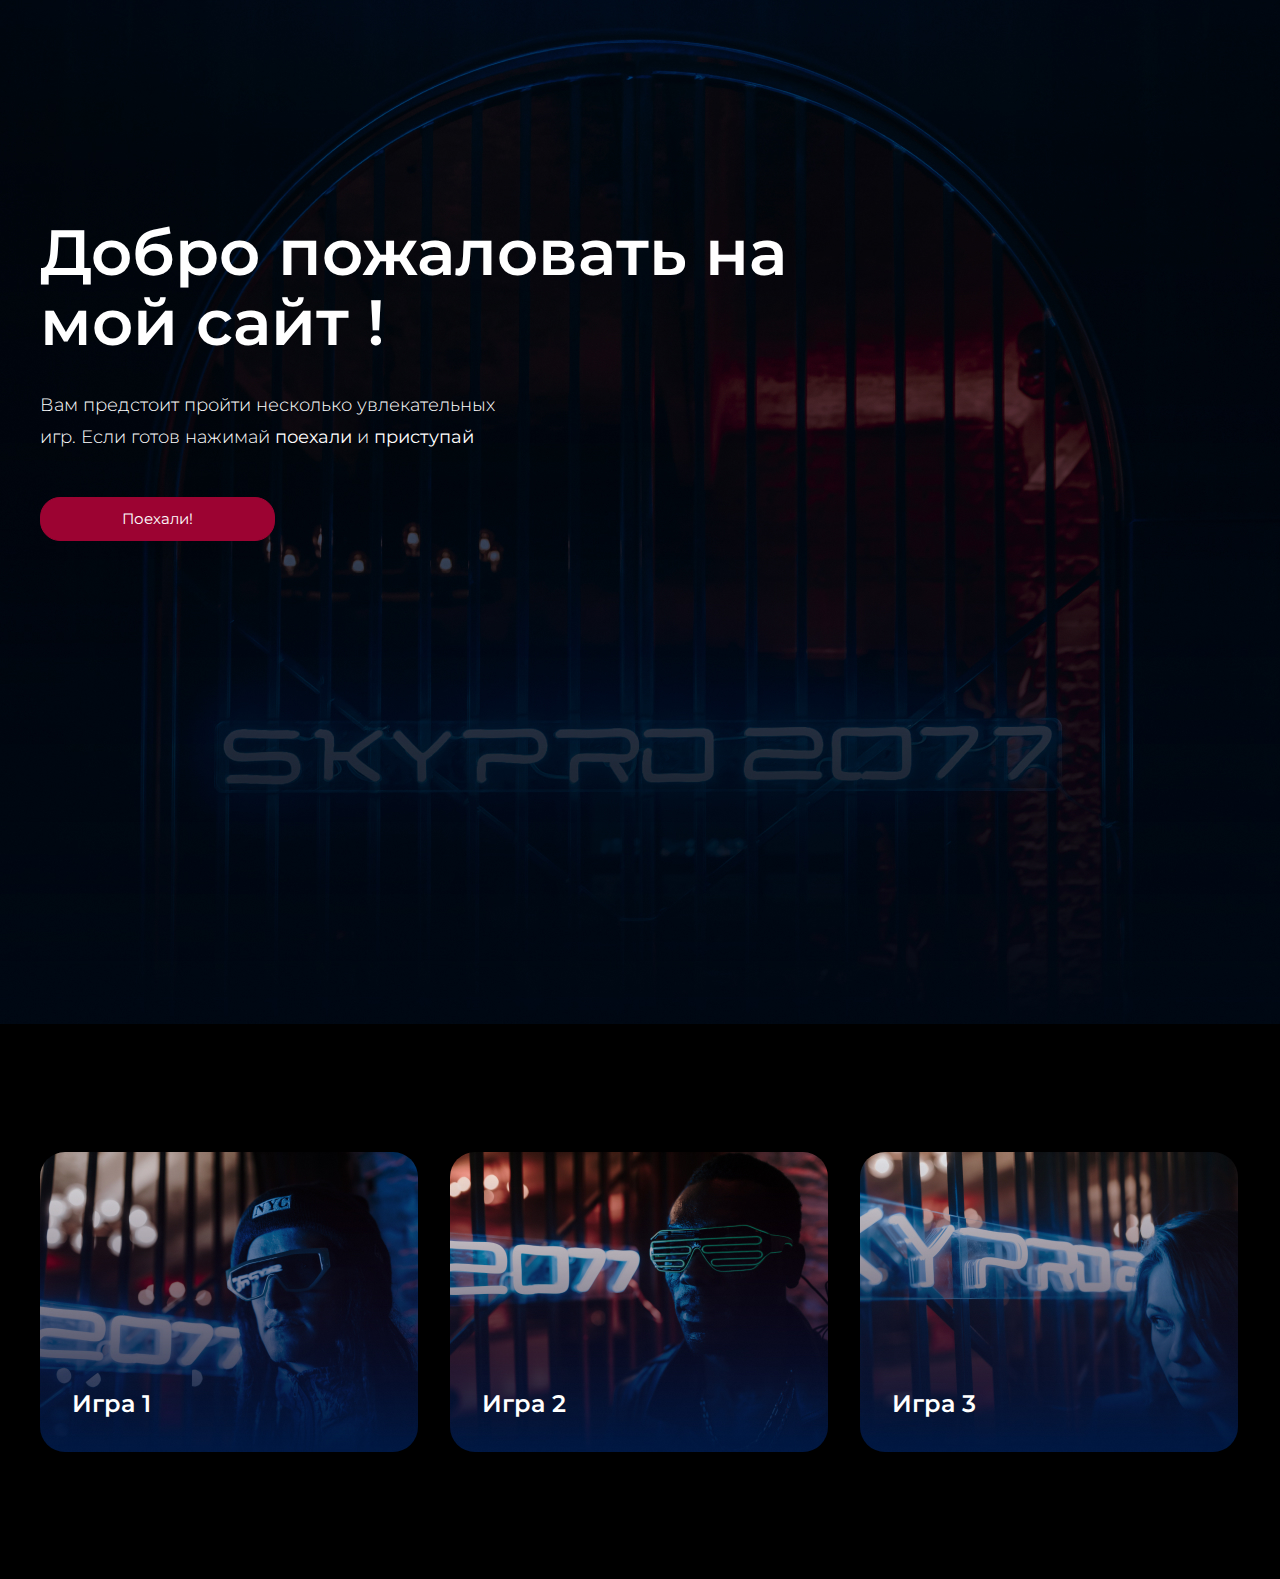
==== index.html @ 149c5089 "Merge pull request #1 from MissSnape/clone" ====
<!DOCTYPE html>
<html lang="en">
<head>
    <meta charset="UTF-8">
    <meta http-equiv="X-UA-Compatible" content="IE=edge">
    <meta name="viewport" content="width=device-width, initial-scale=1.0">
    <link href="style.css" rel="stylesheet">
    <link rel="preconnect" href="https://fonts.googleapis.com">
    <link rel="preconnect" href="https://fonts.gstatic.com" crossorigin>
    <link href="https://fonts.googleapis.com/css?family=Montserrat:100,400,500,600,700,800,900&display=swap" rel="stylesheet ">

    <title>Hello world</title>
</head>
<body>
    <header class="header center">
<h2 class="title">Добро пожаловать на мой сайт !</h2>
<p class="header-text">Вам предстоит пройти несколько увлекательных игр. Если  готов нажимай <b>поехали</b> и  <b>приступай</b></p>
<button class="button">Поехали!</button>
    </header>
    <class class="game">

        <ul class="games center">
            <li class="play one"><a href="#" class="linkplay">
                Игра 1</a>
            </li>
            <li class="play two"><a href="#" class="linkplay">
                Игра 2</a>
            </li>
            <li class="play three"><a href="#" class="linkplay">Игра 3</a>
            </li>
           
        </ul>
    </class>
    <script src="hw-n.js"></script>
</body>
---- style.css ----
* {
  margin: 0;
  padding: 0;
}

.body {
  font-family: "Montserrat", sans-serif;
}

.header {
  height: 1024px;
  background-image: url("background.jpg");
  background-repeat: no-repeat;
  background-position: center;
  background-size: cover;
}

.header-text {
  font-family: "Montserrat";
  font-style: normal;
  font-weight: 300;
  font-size: 18px;
  line-height: 32px;
  width: 481px;
  color: #FFFFFF;
  margin-bottom: 44px;
}

.games {
  background-color: black;
  padding-bottom: 127px;
}

.center {
  padding-left: calc(50% - 600px);
  padding-right: calc(50% - 600px);
}

.title {
  width: 760px;
  padding-top: 217px;
  padding-bottom: 32px;
  font-family: "Montserrat";
  font-style: normal;
  font-weight: 600;
  font-size: 64px;
  line-height: 70px;
  max-width: 792px;
  color: #FFFFFF;
}

.games {
  padding-top: 128px;
  display: flex;
  -moz-column-gap: 32px;
  column-gap: 32px;
  row-gap: 56px;
  flex-wrap: wrap;
  justify-items: center;
}

.button {
  background: #9C0332;
  border: 1px solid #9c0332;
  box-sizing: border-box;
  border-radius: 20px;
  width: 235px;
  height: 44px;
  font-size: 15px;
  line-height: 18px;
  color: #ffffff;
  font-family: "Montserrat";
  font-style: normal;
  box-sizing: border-box;
  display: flex;
  align-content: center;
  justify-content: center;
  align-items: center;
}
.button:hover {
  transform: scale(1.05);
  color: #9c0332;
  background: #ffffff;
}

.play {
  width: 378px;
  display: flex;
  flex-direction: column;
  transition: all 0.3s;
  padding: 16px;
  box-sizing: border-box;
  height: 300px;
  border-radius: 25px;
  font-family: "Montserrat";
  font-style: normal;
  font-weight: 600;
  font-size: 24px;
  line-height: 32px;
  display: flex;
  align-items: flex-start;
  justify-content: flex-end;
  padding-bottom: 32px;
  padding-left: 32px;
  color: #FFFFFF;
}
.play:hover {
  box-shadow: 0 0 5px #549eff;
}

.one {
  background-image: url(play1.jpg);
  background-repeat: no-repeat;
}

.two {
  background-image: url(play2.jpg);
  background-repeat: no-repeat;
}

.three {
  background-image: url(play3.jpg);
  background-repeat: no-repeat;
}

.linkplay {
  color: #FFFFFF;
  font-family: "Montserrat";
  text-decoration: none;
}

@media (max-width: 735px) {
  .header {
    height: 735px;
  }
  .title {
    width: 343px;
    padding-top: 239px;
    padding-bottom: 32px;
    padding-left: 16px;
    padding-right: 16px;
    font-family: "Montserrat";
    font-style: normal;
    font-weight: 600;
    font-size: 32px;
    line-height: 39px;
    max-width: 350px;
    color: #FFFFFF;
    align-items: center;
  }
  .header-text {
    font-family: "Montserrat";
    font-style: normal;
    font-weight: 300;
    font-size: 14px;
    line-height: 22px;
    width: 343px;
    color: #FFFFFF;
    margin-bottom: 44px;
    padding-left: 16px;
    padding-right: 16px;
  }
  .button {
    background: #9C0332;
    border: 1px solid #9c0332;
    box-sizing: border-box;
    border-radius: 20px;
    width: 234px;
    height: 44px;
    font-size: 13px;
    line-height: 14px;
    color: #ffffff;
    font-family: "Montserrat";
    font-style: normal;
    padding: 16px;
    box-sizing: border-box;
    margin-left: 70px;
    margin-right: 70px;
  }
  .games {
    display: flex;
    align-items: center;
    justify-content: center;
  }
  .one {
    height: 300px;
    width: 343px;
  }
  .two {
    height: 300px;
    width: 343px;
  }
  .three {
    height: 300px;
    width: 343px;
  }
}/*# sourceMappingURL=style.css.map */
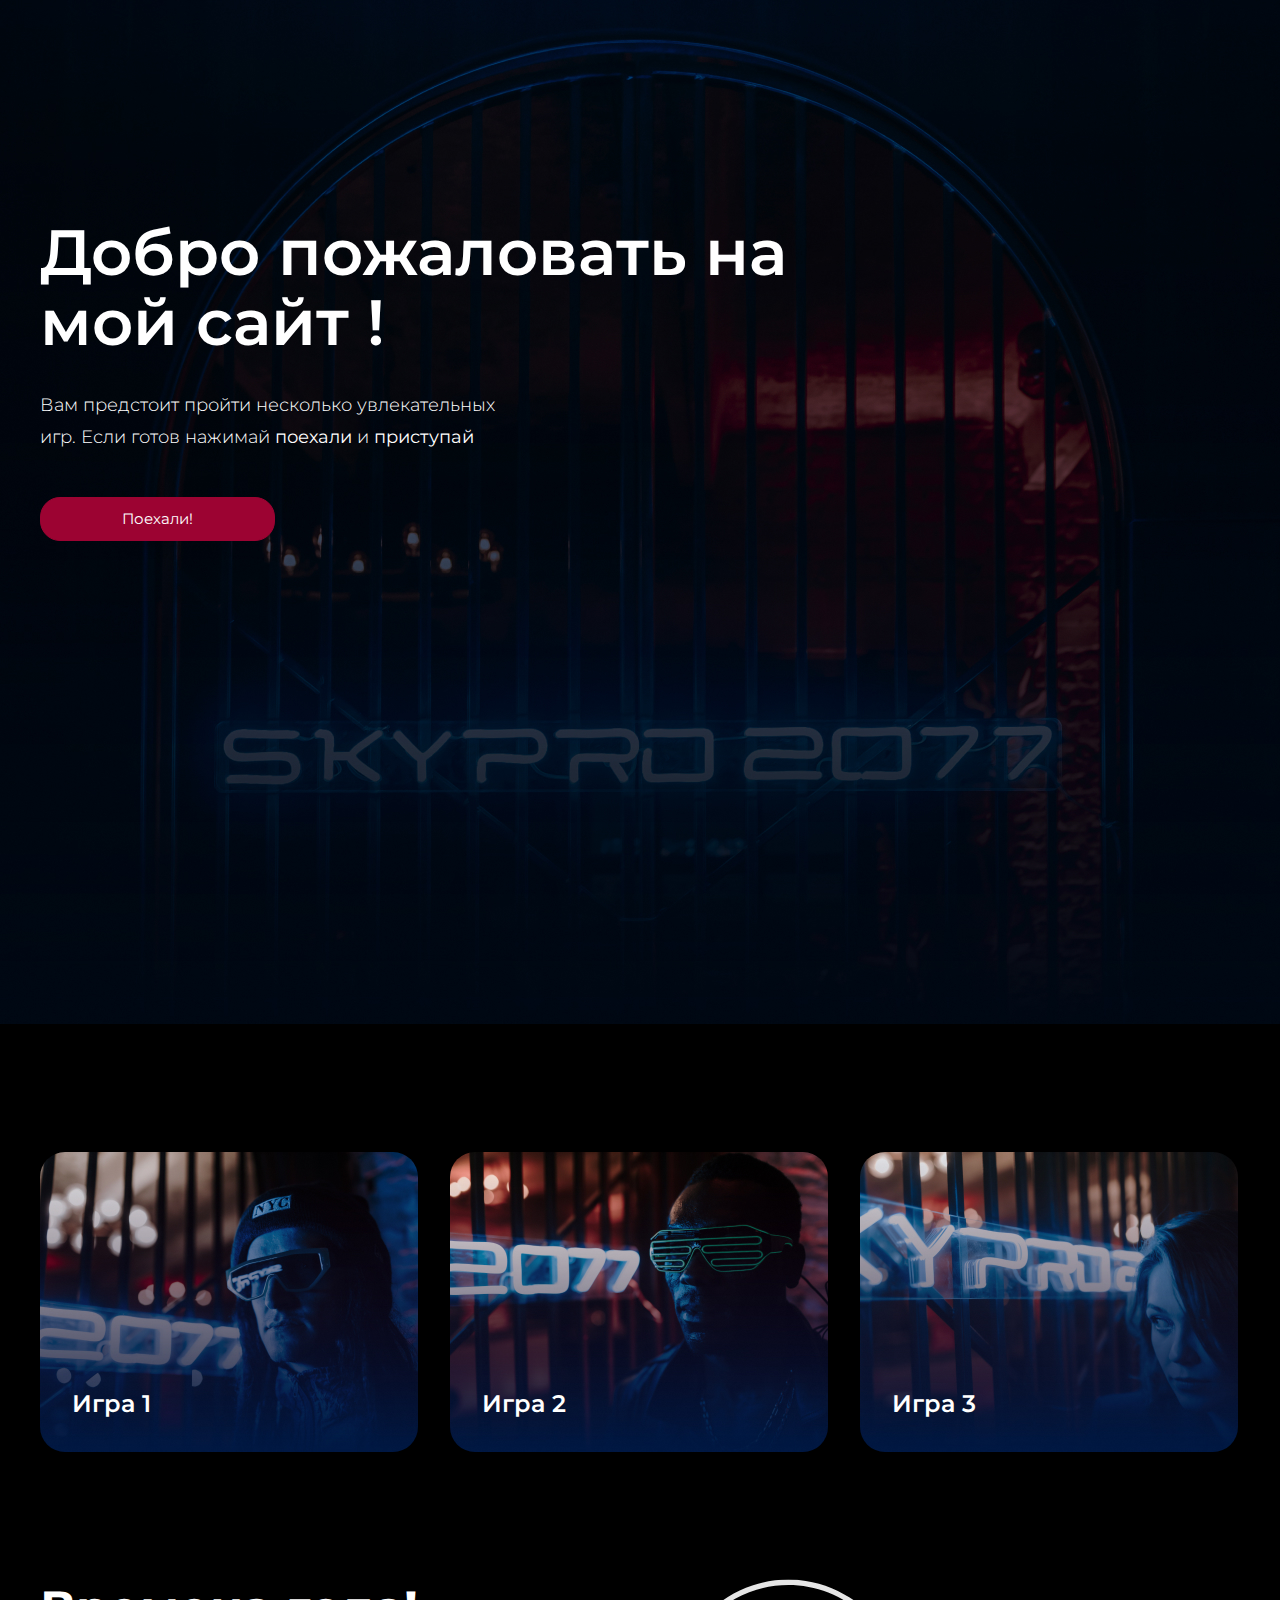
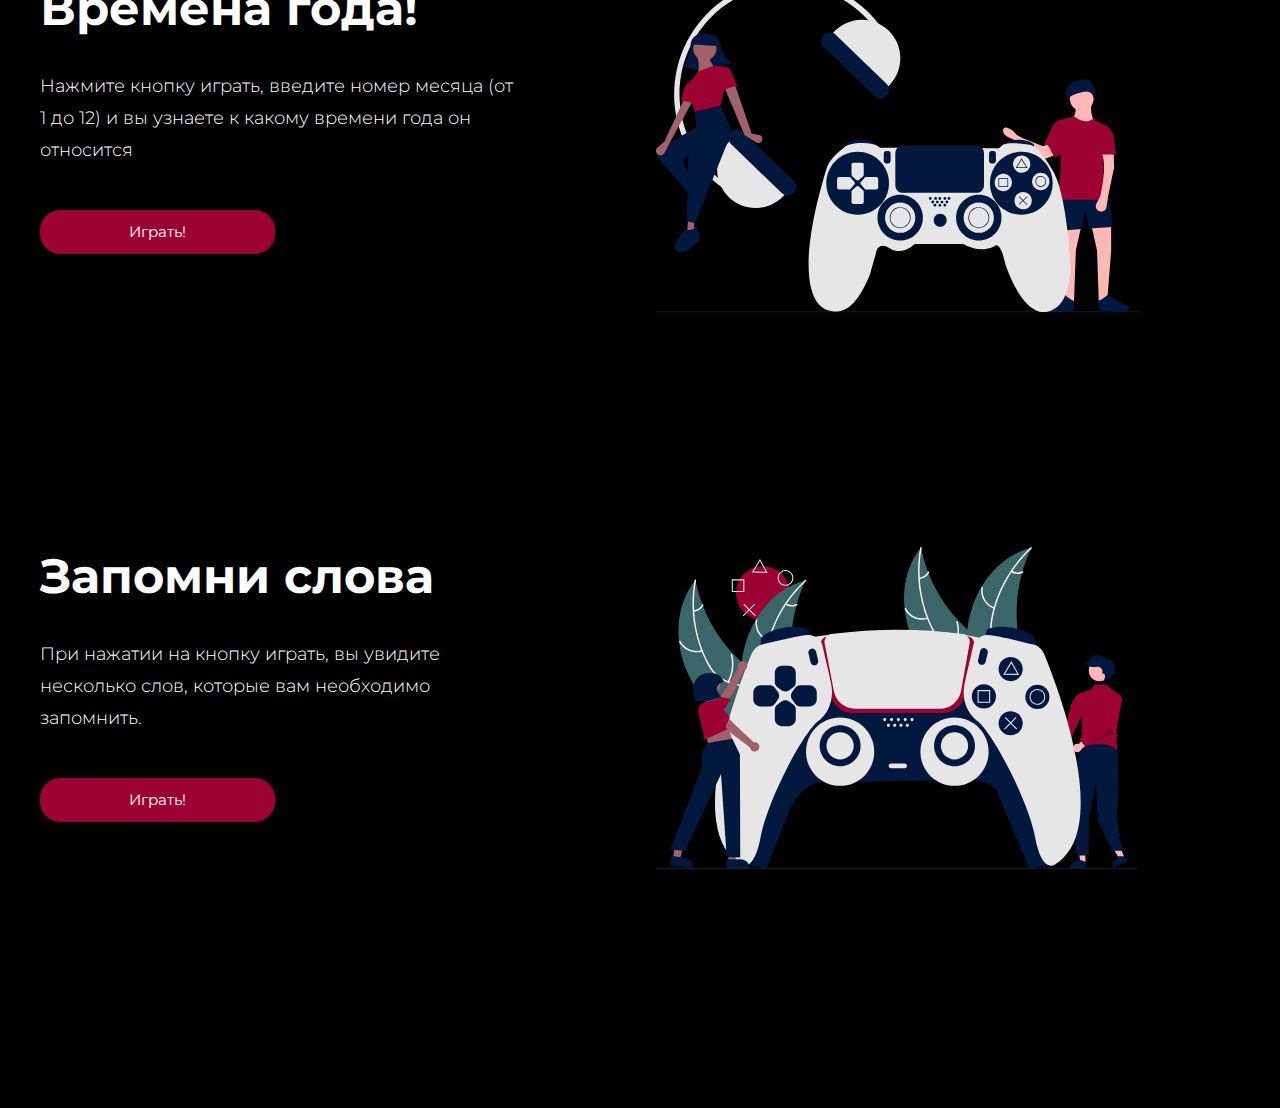
==== commit cf80892b: "added" ====
--- a/index.html
+++ b/index.html
@@ -31,5 +31,23 @@
            
         </ul>
     </class>
-    <script src="hw-n.js"></script>
+    <section class="seasons center">
+        <div class="season">
+            <h3 class="lead">Времена года!</h3>
+            <p class="header-text">Нажмите кнопку играть, введите номер месяца (от 1 до 12) 
+                и вы узнаете к какому времени года он относится</p>
+                <button class="button" onclick="startGameSeasons();">Играть!</button>
+        </div>
+                <img src="seasons.svg" class="imgseason">
+        </section>
+        <section class="words center">
+            <div class="word">
+            <h3 class="lead">Запомни слова</h3>
+            <p class="header-text">При нажатии на кнопку играть, вы увидите несколько слов,
+                 которые вам необходимо запомнить.</p>
+                 <button class="button">Играть!</button>
+                </div>
+                <img src="word.svg" class="imgword">
+        </section>
+        <script src="hw-n.js"></script>
 </body>--- a/style.css
+++ b/style.css
@@ -77,6 +77,7 @@
   justify-content: center;
   align-items: center;
 }
+
 .button:hover {
   transform: scale(1.05);
   color: #9c0332;
@@ -104,6 +105,7 @@
   padding-left: 32px;
   color: #FFFFFF;
 }
+
 .play:hover {
   box-shadow: 0 0 5px #549eff;
 }
@@ -129,9 +131,56 @@
   text-decoration: none;
 }
 
+.seasons {
+  background-color: black;
+  padding-bottom: 234px;
+  display: grid;
+  grid-template-columns: repeat(12, 1fr);
+  gap: 135px;
+}
+
+.seasons {
+  grid-column: span 6;
+}
+
+.imgseason {
+  grid-column: span 6;
+}
+
+.words {
+  background-color: black;
+  padding-bottom: 239px;
+  display: flex;
+  gap: 135px;
+  grid-template-columns: repeat(12, 1fr);
+}
+
+.word {
+  grid-column: span 6;
+}
+
+.imgword {
+  grid-column: span 6;
+}
+
+.lead {
+  font-family: "Montserrat";
+  font-style: normal;
+  font-weight: 700;
+  font-size: 48px;
+  line-height: 59px;
+  display: flex;
+  align-items: center;
+  color: #FFFFFF;
+  padding-bottom: 32px;
+}
+
 @media (max-width: 735px) {
   .header {
     height: 735px;
+    display: flex;
+    flex-direction: column;
+    align-items: center;
   }
   .title {
     width: 343px;
@@ -194,4 +243,149 @@
     height: 300px;
     width: 343px;
   }
+  .seasons {
+    grid-template-columns: repeat(4, 1fr);
+    gap: 64px;
+    padding-bottom: 85px;
+    display: flex;
+    flex-direction: column;
+    align-items: center;
+  }
+  .season {
+    grid-column: span 4;
+  }
+  .imgseason {
+    grid-column: span 4;
+    width: 334px;
+  }
+  .lead {
+    font-weight: 700;
+    font-size: 32px;
+    line-height: 39px;
+    display: flex;
+    align-items: center;
+    text-align: center;
+  }
+  .words {
+    grid-template-columns: repeat(4, 1fr);
+    gap: 64px;
+    padding-bottom: 90px;
+    display: flex;
+    flex-direction: column;
+    align-items: center;
+  }
+  .word {
+    grid-column: span 4;
+  }
+  .imgword {
+    grid-column: span 4;
+    width: 334px;
+  }
+}
+@media (max-width: 735px) {
+  .header {
+    height: 735px;
+    display: flex;
+    flex-direction: column;
+    align-items: center;
+  }
+  .title {
+    width: 343px;
+    padding-top: 239px;
+    padding-bottom: 32px;
+    padding-left: 16px;
+    padding-right: 16px;
+    font-family: "Montserrat";
+    font-style: normal;
+    font-weight: 600;
+    font-size: 32px;
+    line-height: 39px;
+    max-width: 350px;
+    color: #FFFFFF;
+    align-items: center;
+  }
+  .header-text {
+    font-family: "Montserrat";
+    font-style: normal;
+    font-weight: 300;
+    font-size: 14px;
+    line-height: 22px;
+    width: 343px;
+    color: #FFFFFF;
+    margin-bottom: 44px;
+    padding-left: 16px;
+    padding-right: 16px;
+  }
+  .button {
+    background: #9C0332;
+    border: 1px solid #9c0332;
+    box-sizing: border-box;
+    border-radius: 20px;
+    width: 234px;
+    height: 44px;
+    font-size: 13px;
+    line-height: 14px;
+    color: #ffffff;
+    font-family: "Montserrat";
+    font-style: normal;
+    padding: 16px;
+    box-sizing: border-box;
+    margin-left: 70px;
+    margin-right: 70px;
+  }
+  .games {
+    display: flex;
+    align-items: center;
+    justify-content: center;
+  }
+  .one {
+    height: 300px;
+    width: 343px;
+  }
+  .two {
+    height: 300px;
+    width: 343px;
+  }
+  .three {
+    height: 300px;
+    width: 343px;
+  }
+  .seasons {
+    grid-template-columns: repeat(4, 1fr);
+    gap: 64px;
+    padding-bottom: 85px;
+    display: flex;
+    flex-direction: column;
+    align-items: center;
+  }
+  .season {
+    grid-column: span 4;
+  }
+  .imgseason {
+    grid-column: span 4;
+    width: 334px;
+  }
+  .lead {
+    font-weight: 700;
+    font-size: 32px;
+    line-height: 39px;
+    display: flex;
+    align-items: center;
+    text-align: center;
+  }
+  .words {
+    grid-template-columns: repeat(4, 1fr);
+    gap: 64px;
+    padding-bottom: 90px;
+    display: flex;
+    flex-direction: column;
+    align-items: center;
+  }
+  .word {
+    grid-column: span 4;
+  }
+  .imgword {
+    grid-column: span 4;
+    width: 334px;
+  }
 }/*# sourceMappingURL=style.css.map */